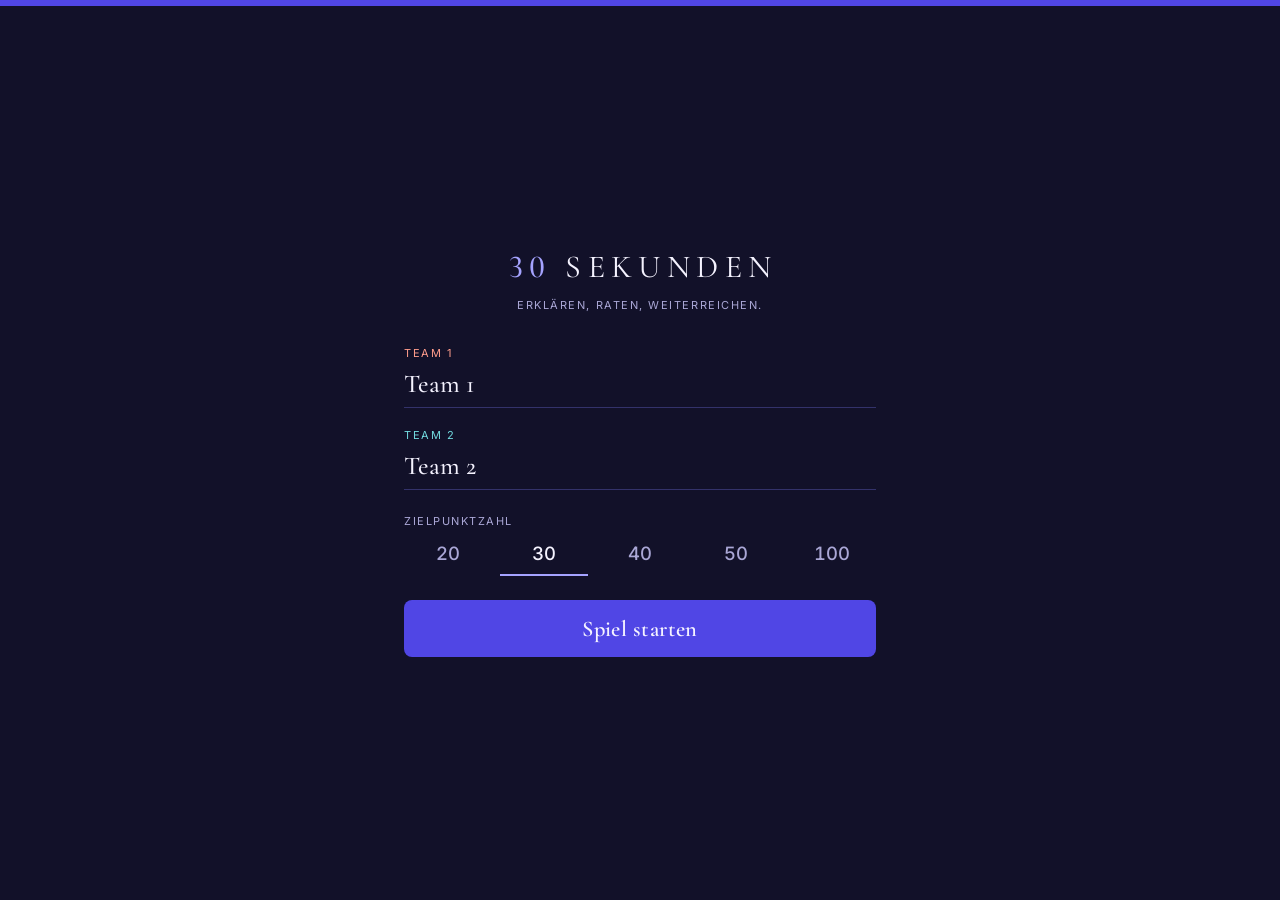
==== index.html @ 1dd00ddf "Neue Optik: Indigo bei Nacht nach dem Vorbild der Schach-App Cormorant Garamond und Inter, Flaechen " ====
<!doctype html>
<html lang="de">
<head>
  <meta charset="utf-8">
  <meta name="viewport" content="width=device-width, initial-scale=1, viewport-fit=cover, user-scalable=no">
  <meta name="theme-color" content="#121129">
  <!-- iPhone: über "Zum Home-Bildschirm" läuft die App im Vollbild, ohne Safari-Leisten -->
  <meta name="mobile-web-app-capable" content="yes">
  <meta name="apple-mobile-web-app-capable" content="yes">
  <meta name="apple-mobile-web-app-status-bar-style" content="black-translucent">
  <meta name="apple-mobile-web-app-title" content="30 Sekunden">
  <meta name="format-detection" content="telephone=no">
  <link rel="icon" href="data:image/svg+xml,<svg xmlns='http://www.w3.org/2000/svg' viewBox='0 0 100 100'><rect width='100' height='100' rx='22' fill='%235046e5'/><text x='50' y='68' text-anchor='middle' font-family='Georgia,serif' font-size='54' fill='%23f5f3ff'>30</text></svg>">
  <title>30 Sekunden</title>
  <!-- Dieselben zwei Schriften wie in der Schach-App. Ohne Netz springen Georgia und die Systemschrift ein. -->
  <link rel="preconnect" href="https://fonts.googleapis.com">
  <link rel="preconnect" href="https://fonts.gstatic.com" crossorigin>
  <link rel="stylesheet" href="https://fonts.googleapis.com/css2?family=Cormorant+Garamond:wght@400;500;600&family=Inter:wght@400;500;600&display=swap">
  <link rel="stylesheet" href="style.css">
</head>
<body>
  <!-- Der jeweilige Bildschirm wird von app.js hier hineingeschrieben -->
  <main id="app"></main>
  <!-- Begriffe-Log, liegt über dem Spiel -->
  <div id="log-overlay" hidden></div>
  <script src="app.js"></script>
</body>
</html>
---- style.css ----
/*
  30 Sekunden – Optik nach dem Vorbild der Schach-App, in Indigo bei Nacht.

  Von dort übernommen: zwei Schriften mit klar getrennten Aufgaben, Flächen
  ohne Rahmen, feine Linien statt Kästen, Labels in gesperrten Großbuchstaben
  und ein Zierbalken am oberen Rand. Statt Tinte auf Elfenbein liegt hier
  helle Schrift auf dunklem Indigo – das liest sich abends am Tisch besser.
*/

:root {
  /* Indigo von dunkel nach hell: Grund, Flächen, Linien */
  --grund: #121129;
  --flaeche: #1b1a3b;
  --flaeche-hell: #26254f;
  --linie: #33326a;

  /* Schrift: fast weiß mit einem Hauch Indigo, dazu eine gedämpfte Stufe */
  --text: #f5f3ff;
  --gedimmt: #aaa7d6;

  /* Der eine Akzent: Indigo. Kräftig für Flächen, hell für Schrift und Linien. */
  --indigo: #5046e5;
  --indigo-hell: #a5a3ff;

  /* Teamfarben: ein warmer und ein kühler Ton, beide hell genug für dunklen Grund */
  --team-0: #ff9d8c; /* Team 1: Koralle */
  --team-1: #72dbe0; /* Team 2: Türkis */

  --richtig: #74dba5;
  --warn: #ff7a8c;
  --akzent: var(--indigo-hell);

  /* Antiqua für alles, was gelesen wird – Grotesk für Zahlen und Labels */
  --serif: "Cormorant Garamond", "Iowan Old Style", Georgia, "Times New Roman", serif;
  --sans: "Inter", ui-sans-serif, system-ui, -apple-system, "Segoe UI", Arial, sans-serif;
}

* {
  box-sizing: border-box;
  -webkit-tap-highlight-color: transparent;
}

[hidden] {
  display: none !important;
}

html {
  color-scheme: dark;
  overflow-x: clip;
}

html,
body {
  margin: 0;
  height: 100%;
  background: var(--grund);
  color: var(--text);
  font-family: var(--sans);
  -webkit-font-smoothing: antialiased;
  /* Die Antiqua bringt Mediävalziffern mit (die 0 sieht aus wie ein o) – hier sollen Ziffern auf einer Linie stehen */
  font-variant-numeric: lining-nums;
  /* Kein Markieren, kein Zoomen, kein Gummiband-Scrollen beim hektischen Tippen */
  user-select: none;
  -webkit-user-select: none;
  -webkit-touch-callout: none; /* iPhone: kein Menü bei langem Druck */
  -webkit-text-size-adjust: 100%;
  touch-action: manipulation;
  overscroll-behavior: none;
}

.team-0 {
  --akzent: var(--team-0);
}
.team-1 {
  --akzent: var(--team-1);
}

/* ---------- Grundgerüst jedes Bildschirms ---------- */

.screen {
  position: relative;
  min-height: 100dvh;
  max-width: 520px;
  margin: 0 auto;
  /* env(safe-area-…): Abstand zu Dynamic Island oben und Home-Balken unten */
  padding: calc(28px + env(safe-area-inset-top)) 24px calc(24px + env(safe-area-inset-bottom));
  /* im Querformat liegt die Dynamic Island an der Seite */
  padding-left: max(24px, env(safe-area-inset-left));
  padding-right: max(24px, env(safe-area-inset-right));
  display: flex;
  flex-direction: column;
  align-items: center;
  justify-content: center;
  gap: 16px;
  text-align: center;
}

/* Der Zierbalken über die ganze Bildschirmbreite, wie in der Schach-App */
.screen::before {
  content: "";
  position: absolute;
  top: 0;
  left: 50%;
  width: 100vw;
  height: 6px;
  transform: translateX(-50%);
  background: var(--indigo);
}

h1,
h2,
h3,
p {
  margin: 0;
}

/* Überschriften tragen die Antiqua – sie geben der Seite ihren Ton. */
h1,
h2,
h3 {
  font-family: var(--serif);
  font-weight: 500;
  letter-spacing: -0.01em;
}

h1 {
  font-size: 2rem;
  font-weight: 400;
  letter-spacing: 0.2em;
  text-transform: uppercase;
  /* die Sperrung hängt auch hinter dem letzten Buchstaben – links ausgleichen */
  padding-left: 0.2em;
}
h1 b {
  font-weight: 500;
  color: var(--indigo-hell);
}

h2 {
  font-size: clamp(2.6rem, 13vw, 4rem);
  line-height: 1.05;
  color: var(--akzent);
  overflow-wrap: anywhere;
}

.unter,
.hinweis {
  font-family: var(--serif);
  font-size: 1.2rem;
  color: var(--gedimmt);
  line-height: 1.4;
}
.hinweis b {
  font-weight: 600;
  color: var(--text);
}

/* Label: klein, gesperrt, in Großbuchstaben */
.klein,
.unter {
  font-family: var(--sans);
  font-size: 0.6875rem;
  letter-spacing: 0.14em;
  text-transform: uppercase;
  color: var(--gedimmt);
}

/* Schmuckzeichen zwischen zwei feinen Linien */
.zier {
  display: flex;
  align-items: center;
  gap: 14px;
  font-size: 0.8rem;
  color: var(--indigo-hell);
}
.zier::before,
.zier::after {
  content: "";
  width: 56px;
  height: 1px;
  background: var(--linie);
}

/* ---------- Knöpfe ---------- */

.knopf {
  font-family: var(--serif);
  font-size: 1.15rem;
  font-weight: 600;
  color: var(--text);
  background: var(--indigo);
  border: 0;
  border-radius: 0.5rem;
  padding: 12px 20px;
  cursor: pointer;
  transition:
    transform 0.08s,
    opacity 0.2s,
    background-color 0.14s;
}
.knopf:active {
  transform: scale(0.98);
  background: #5d54ee;
}
.knopf:disabled {
  opacity: 0.35;
}
.knopf.gross {
  width: 100%;
  font-size: 1.4rem;
  letter-spacing: 0.02em;
  padding: 15px 20px;
}
/* Der ruhige Knopf: Text über einer feinen Linie, ohne Fläche und ohne Rahmen */
.knopf.leise {
  align-self: center;
  background: transparent;
  color: var(--gedimmt);
  font-weight: 500;
  border-radius: 0;
  border-bottom: 1px solid var(--linie);
  padding: 8px 6px;
}
.knopf.leise:active {
  background: transparent;
  color: var(--text);
  border-bottom-color: var(--indigo-hell);
}
.knopf.warn {
  color: var(--warn);
}

.knoepfe {
  width: 100%;
  display: flex;
  flex-direction: column;
  gap: 12px;
  margin-top: 8px;
}

.ecke {
  position: absolute;
  top: calc(18px + env(safe-area-inset-top));
  right: max(20px, env(safe-area-inset-right));
}

/* ---------- Einstellungen ---------- */

.einstellungen {
  align-items: stretch;
  gap: 20px;
}
.einstellungen .unter {
  margin: -8px 0 12px;
}

.feld {
  display: flex;
  flex-direction: column;
  gap: 2px;
  text-align: left;
  font-size: 0.6875rem;
  letter-spacing: 0.14em;
  text-transform: uppercase;
  color: var(--akzent);
}
/* Eingabe ohne Kasten: nur eine Linie darunter */
.feld input {
  font-family: var(--serif);
  font-size: 1.6rem;
  font-weight: 500;
  color: var(--text);
  background: transparent;
  border: 0;
  border-bottom: 1px solid var(--linie);
  border-radius: 0;
  padding: 6px 0 8px;
  user-select: text;
  -webkit-user-select: text;
}
.feld input::placeholder {
  color: var(--linie);
}
.feld input:focus {
  outline: none;
  border-bottom-color: var(--akzent);
}

.ziele {
  border: 0;
  padding: 0;
  margin: 4px 0;
  text-align: left;
}
.ziele legend {
  padding: 0;
  margin-bottom: 4px;
  font-size: 0.6875rem;
  letter-spacing: 0.14em;
  text-transform: uppercase;
  color: var(--gedimmt);
}
.ziele > div {
  display: flex;
  gap: 8px;
}
.ziel {
  flex: 1;
}
.ziel input {
  position: absolute;
  opacity: 0;
}
/* Wie die Reiter der Schach-App: aktiv ist, was eine Linie darunter trägt.
   Die Linie liegt immer da und ist nur durchsichtig, damit nichts springt. */
.ziel span {
  display: block;
  text-align: center;
  padding: 10px 0;
  font-size: 1.15rem;
  font-weight: 500;
  font-variant-numeric: lining-nums tabular-nums;
  color: var(--gedimmt);
  border-bottom: 2px solid transparent;
  transition:
    color 0.14s,
    border-color 0.14s;
}
.ziel input:checked + span {
  color: var(--text);
  border-bottom-color: var(--indigo-hell);
}

/* ---------- "Team X ist dran" und Countdown ---------- */

/* Ein Schein in der Teamfarbe: auch aus dem Augenwinkel ist klar, wer dran ist */
.bereit,
.countdown {
  background: radial-gradient(circle at 50% 42%, color-mix(in srgb, var(--akzent) 16%, transparent), transparent 62%);
}
.bereit {
  cursor: pointer;
}
.bereit .hinweis:last-child {
  margin-top: 24px;
  animation: pulsieren 1.6s ease-in-out infinite;
}

.spielstand {
  font-size: 1.4rem;
  font-weight: 500;
  color: var(--gedimmt);
  font-variant-numeric: lining-nums tabular-nums;
}
.spielstand span {
  color: var(--akzent);
}

.countdown .zahl {
  font-family: var(--serif);
  font-size: 14rem;
  font-weight: 400;
  line-height: 1;
  color: var(--akzent);
  animation: aufploppen 1s ease-out;
}

/* ---------- Runde ---------- */

.runde {
  justify-content: flex-start;
  gap: 0;
  /* Uhr und Karte bleiben neben der Dynamic Island, die Tipp-Hälften reichen bis zum Rand */
  padding: 0 env(safe-area-inset-right) 0 env(safe-area-inset-left);
  max-width: none; /* die Tipp-Hälften gehen über die ganze Breite */
  height: 100dvh;
  overflow: hidden;
  /* Uhr und Karte liegen über den beiden Tipp-Hälften und lassen Berührungen durch */
  pointer-events: none;
}
/* hier übernimmt der Zeitbalken die Rolle des Zierbalkens */
.runde::before {
  display: none;
}

.haelften {
  position: absolute;
  inset: 0;
  display: flex;
  pointer-events: auto;
  /* Während der Runde kein Scrollen, Zoomen oder Wischen – nur Tippen */
  touch-action: none;
}
.haelfte {
  flex: 1;
  border: 0;
  padding: 0 0 calc(26px + env(safe-area-inset-bottom));
  display: flex;
  align-items: flex-end;
  justify-content: center;
  font-family: var(--serif);
  font-size: 1.5rem;
  font-weight: 500;
  cursor: pointer;
}
.haelfte.richtig {
  color: var(--richtig);
  background: linear-gradient(to top, rgba(116, 219, 165, 0.16), rgba(116, 219, 165, 0.02));
  border-right: 1px solid var(--linie);
}
.haelfte.weiter {
  color: var(--gedimmt);
  background: linear-gradient(to top, rgba(170, 167, 214, 0.1), rgba(170, 167, 214, 0.01));
}
.haelfte.richtig:active {
  background: rgba(116, 219, 165, 0.3);
}
.haelfte.weiter:active {
  background: rgba(170, 167, 214, 0.22);
}

.uhr {
  position: relative;
  width: 100%;
  padding: calc(14px + env(safe-area-inset-top)) 24px 0;
}
.balken {
  height: 6px;
  border-radius: 3px;
  background: var(--flaeche-hell);
  overflow: hidden;
}
.balken i {
  display: block;
  height: 100%;
  width: 100%;
  background: var(--akzent);
  transition: width 0.1s linear;
}
.uhr-zeile {
  display: flex;
  justify-content: space-between;
  align-items: baseline;
  margin-top: 8px;
  font-family: var(--serif);
  font-size: 1.25rem;
  color: var(--gedimmt);
}
.uhr-zeile b,
.uhr-zeile em {
  font-family: var(--sans);
  font-size: 1rem;
  font-weight: 600;
  font-variant-numeric: lining-nums tabular-nums;
}
.uhr-zeile b {
  color: var(--akzent);
}
.uhr-zeile em {
  font-style: normal;
  color: var(--richtig);
}
.uhr-zeile strong {
  font-family: var(--sans);
  font-size: 2.6rem;
  font-weight: 500;
  color: var(--text);
  font-variant-numeric: lining-nums tabular-nums;
}
.uhr-zeile strong.knapp {
  color: var(--warn);
  animation: pochen 0.5s ease-in-out infinite alternate;
}

/* Die Karte: eine Fläche ohne Rahmen, die über den Tipp-Hälften schwebt */
.karte {
  position: relative;
  list-style: none;
  width: calc(100% - 32px);
  max-width: 800px;
  /* etwas oberhalb der Mitte: unten bleibt Platz für die Daumen */
  margin: auto 16px;
  top: -4dvh;
  padding: 6px 20px;
  background: var(--flaeche);
  border: 1px solid transparent; /* trägt nur die Farbe beim Aufblitzen */
  border-radius: 0.5rem;
  box-shadow: 0 18px 44px rgba(6, 5, 24, 0.6);
}
/* Die Antiqua ist feiner gezeichnet als eine Grotesk, deshalb größer gesetzt */
.karte li {
  padding: 24px 0;
  font-family: var(--serif);
  font-size: clamp(1.9rem, 8.6vw, 2.6rem);
  font-weight: 600;
  line-height: 1.08;
  border-bottom: 1px solid var(--linie);
  overflow-wrap: anywhere;
}
.karte li:last-child {
  border-bottom: 0;
}
/* Neue Karte: zeigt kurz an, wie die vorige gewertet wurde */
.karte.nach-richtig {
  animation: karte-richtig 0.35s ease-out;
}
.karte.nach-weiter {
  animation: karte-weiter 0.25s ease-out;
}

/* ---------- Rundenende ---------- */

/* Die Glocke ist eine Strichzeichnung; ihre Größe folgt der Schriftgröße */
.glocke {
  width: 1em;
  height: 1em;
  font-size: 4.5rem;
  color: var(--akzent);
  transform-origin: 50% 10%;
}
.rundenende .glocke {
  animation: laeuten 1.4s ease-out;
}

.kopf,
.liste {
  width: 100%;
  display: flex;
  flex-direction: column;
  align-items: center;
  gap: 10px;
}

/* Gewertete Karten: je Zeile eine Karte, der erklärte Begriff wird angetippt */
.wahl {
  list-style: none;
  width: 100%;
  padding: 0;
  margin: 0;
  border-top: 1px solid var(--linie);
}
/* Eine Zeile = eine Karte. Linien trennen die Karten, kein Kasten. */
.wahl li {
  display: flex;
  gap: 4px;
  border-bottom: 1px solid var(--linie);
}
.wahl button {
  flex: 1;
  min-width: 0;
  min-height: 52px;
  font-family: var(--serif);
  font-size: 1.1rem;
  font-weight: 500;
  line-height: 1.1;
  color: var(--gedimmt);
  background: transparent;
  border: 0;
  /* die Linie liegt immer da und ist nur durchsichtig, damit nichts springt */
  border-bottom: 2px solid transparent;
  margin-bottom: -1px;
  padding: 8px 4px;
  overflow-wrap: anywhere;
  cursor: pointer;
  transition:
    color 0.14s,
    border-color 0.14s;
}
.wahl button.gewaehlt {
  color: var(--text);
  font-weight: 600;
  border-bottom-color: var(--akzent);
}

/* Mit Kartenliste rückt der Kopf zusammen, damit die Liste Platz hat */
.rundenende.mit-karten {
  justify-content: flex-start;
  gap: 12px;
}
.rundenende.mit-karten .glocke {
  font-size: 3rem;
}
.rundenende.mit-karten h2 {
  font-size: 2.6rem;
}
.frage {
  margin-top: 4px;
  font-size: 1.05rem;
}

/* Der nächste Schritt bleibt am unteren Rand stehen, auch wenn die Liste lang ist */
.fuss {
  position: sticky;
  bottom: 0;
  width: 100%;
  margin-top: auto;
  padding: 28px 0 calc(8px + env(safe-area-inset-bottom));
  background: linear-gradient(to bottom, transparent, var(--grund) 28px);
  display: flex;
  flex-direction: column;
  gap: 10px;
}
.rundenende:not(.mit-karten) .fuss {
  margin-top: 16px;
}

.weiterreichen {
  font-family: var(--sans);
  font-size: 0.6875rem;
  letter-spacing: 0.14em;
  text-transform: uppercase;
  color: var(--gedimmt);
}
.weiterreichen b {
  display: block;
  font-family: var(--serif);
  font-size: 2.2rem;
  font-weight: 500;
  letter-spacing: -0.01em;
  text-transform: none;
  line-height: 1.15;
  color: var(--akzent);
}

/* ---------- Punktestand ---------- */

/* Bildschirme, die beiden Teams gehören, bleiben farblich neutral */
.zwischenstand h2,
.stechrunde h2 {
  color: var(--text);
}

.stand {
  width: 100%;
  display: flex;
  flex-direction: column;
  gap: 4px;
  margin: 8px 0;
}
.stand small {
  margin-top: 10px;
  font-size: 0.6875rem;
  letter-spacing: 0.14em;
  text-transform: uppercase;
  color: var(--gedimmt);
}
/* Kein Kasten: Name und Zahl über einer Linie, die zugleich den Fortschritt zeigt */
.stand-zeile {
  position: relative;
  display: flex;
  justify-content: space-between;
  align-items: baseline;
  gap: 12px;
  padding: 10px 2px 12px;
  border-bottom: 1px solid var(--linie);
  font-family: var(--serif);
  font-size: 1.6rem;
  font-weight: 500;
  text-align: left;
}
.stand-zeile span {
  min-width: 0;
  overflow-wrap: anywhere;
}
.stand-zeile b {
  font-family: var(--sans);
  font-size: 2.2rem;
  font-weight: 500;
  font-variant-numeric: lining-nums tabular-nums;
  color: var(--akzent);
}
.stand-zeile i {
  position: absolute;
  left: 0;
  bottom: -1px;
  height: 3px;
  background: var(--akzent);
}

/* ---------- Log ---------- */

#log-overlay {
  position: fixed;
  inset: 0;
  background: var(--grund);
  overflow-y: auto;
  z-index: 10;
}
.log {
  max-width: 520px;
  margin: 0 auto;
  padding: calc(18px + env(safe-area-inset-top)) 24px calc(24px + env(safe-area-inset-bottom));
  padding-left: max(24px, env(safe-area-inset-left));
  padding-right: max(24px, env(safe-area-inset-right));
  display: flex;
  flex-direction: column;
  gap: 16px;
}
.log > header {
  display: flex;
  justify-content: space-between;
  align-items: baseline;
}
.log h3 {
  font-size: 2rem;
}
.log ol {
  list-style: none;
  padding: 0;
  margin: 0;
  border-top: 1px solid var(--linie);
}
.log li {
  padding: 14px 0;
  border-bottom: 1px solid var(--linie);
}
.log li header {
  display: flex;
  gap: 8px;
  font-size: 0.6875rem;
  letter-spacing: 0.14em;
  text-transform: uppercase;
  color: var(--akzent);
}
.log li header b {
  font-weight: 500;
  color: var(--gedimmt);
}
.log li header em {
  margin-left: auto;
  font-style: normal;
  font-weight: 600;
  letter-spacing: 0;
  font-size: 0.9rem;
}
.log li p {
  margin-top: 6px;
  font-family: var(--serif);
  font-size: 1.2rem;
  line-height: 1.35;
}

/* ---------- Animationen ---------- */

@keyframes pulsieren {
  50% {
    opacity: 0.35;
  }
}

@keyframes aufploppen {
  0% {
    transform: scale(1.6);
    opacity: 0;
  }
  25% {
    transform: scale(1);
    opacity: 1;
  }
  100% {
    transform: scale(0.85);
    opacity: 0.4;
  }
}

@keyframes pochen {
  to {
    transform: scale(1.18);
  }
}

@keyframes karte-richtig {
  0% {
    transform: scale(0.94);
    border-color: var(--richtig);
    box-shadow: 0 0 0 8px rgba(116, 219, 165, 0.3);
  }
}

@keyframes karte-weiter {
  0% {
    transform: translateX(36px);
    opacity: 0.2;
  }
}

@keyframes laeuten {
  0% {
    transform: rotate(0);
  }
  10% {
    transform: rotate(28deg);
  }
  25% {
    transform: rotate(-24deg);
  }
  40% {
    transform: rotate(18deg);
  }
  55% {
    transform: rotate(-12deg);
  }
  70% {
    transform: rotate(7deg);
  }
  85% {
    transform: rotate(-3deg);
  }
  100% {
    transform: rotate(0);
  }
}

/* ---------- Querformat am Handy ----------
   Greift nur bei wenig Höhe. Ein Tablet oder Laptop im Querformat hat genug
   Platz und behält die normale Anordnung. */

@media (orientation: landscape) and (max-height: 540px) {
  .screen {
    max-width: 800px;
    gap: 8px;
    padding-top: calc(16px + env(safe-area-inset-top));
    padding-bottom: calc(12px + env(safe-area-inset-bottom));
  }
  h1 {
    font-size: 1.6rem;
  }
  h2 {
    font-size: 2.6rem;
  }
  .glocke {
    font-size: 2.6rem;
  }
  .knopf.gross {
    font-size: 1.25rem;
    padding: 10px 20px;
  }
  /* Knöpfe nebeneinander statt untereinander */
  .knoepfe {
    flex-direction: row;
    align-items: center;
    gap: 20px;
    margin-top: 4px;
  }
  .knoepfe .knopf.gross {
    flex: 1;
  }

  /* Einstellungen: beide Teams nebeneinander */
  .einstellungen {
    display: grid;
    grid-template-columns: 1fr 1fr;
    column-gap: 24px;
    row-gap: 10px;
    align-content: center;
  }
  .einstellungen h1,
  .einstellungen .ziele,
  .einstellungen .knopf {
    grid-column: 1 / -1;
  }
  .einstellungen .unter {
    display: none;
  }
  .ziele {
    margin: 0;
  }
  .feld input {
    font-size: 1.4rem;
    padding: 2px 0 6px;
  }
  .ziel span {
    padding: 6px 0;
  }

  /* "Team X ist dran" in einer Zeile */
  .bereit h2 br {
    display: none;
  }
  .bereit .hinweis:last-child {
    margin-top: 8px;
  }
  .countdown .zahl {
    font-size: min(14rem, 60dvh);
  }

  /* Runde: die Begriffe stehen nebeneinander statt untereinander */
  .runde {
    max-width: none;
  }
  .uhr {
    padding-top: calc(10px + env(safe-area-inset-top));
  }
  .uhr-zeile {
    margin-top: 2px;
  }
  .uhr-zeile strong {
    font-size: 2rem;
  }
  .karte {
    display: flex;
    top: -3dvh;
    padding: 6px 4px;
  }
  .karte li {
    flex: 1;
    min-width: 0;
    display: flex;
    align-items: center;
    justify-content: center;
    padding: 20px 14px;
    font-size: clamp(1.4rem, 3.7vw, 2.1rem);
    border-bottom: 0;
    border-right: 1px solid var(--linie);
  }
  .karte li:last-child {
    border-right: 0;
  }
  .haelfte {
    padding-bottom: calc(8px + env(safe-area-inset-bottom));
    font-size: 1.3rem;
  }

  /* Rundenende: links Ergebnis und nächster Schritt, rechts die Kartenliste */
  .rundenende.mit-karten {
    display: grid;
    grid-template-columns: minmax(210px, 1fr) 1.7fr;
    grid-template-rows: auto 1fr;
    column-gap: 28px;
    align-items: start;
  }
  .rundenende.mit-karten .kopf {
    grid-area: 1 / 1;
    position: sticky;
    top: calc(16px + env(safe-area-inset-top));
    gap: 4px;
  }
  .rundenende.mit-karten .fuss {
    grid-area: 2 / 1;
    align-self: end;
    padding-top: 12px;
  }
  .rundenende.mit-karten .liste {
    grid-area: 1 / 2 / span 2;
    gap: 6px;
  }
  .rundenende.mit-karten .glocke {
    font-size: 2.2rem;
  }
  .rundenende.mit-karten h2 {
    font-size: 2.1rem;
  }
  /* so hoch wie der Log-Knopf in der Ecke, damit die Liste erst darunter beginnt */
  .frage {
    align-self: flex-start;
    min-height: 44px;
    margin-top: 2px;
    display: flex;
    align-items: center;
  }
  .wahl button {
    min-height: 46px;
  }
  .weiterreichen b {
    font-size: 1.7rem;
  }
  /* Ohne Kartenliste: Hinweis und Knopf nebeneinander, das spart eine Zeile */
  .rundenende:not(.mit-karten) .fuss {
    flex-direction: row;
    align-items: center;
    margin-top: 0;
    padding-top: 8px;
  }
  .rundenende:not(.mit-karten) .fuss > * {
    flex: 1;
  }

  /* Punktestand: beide Teams nebeneinander */
  .stand {
    display: grid;
    grid-template-columns: 1fr 1fr;
    column-gap: 28px;
    margin: 2px 0;
  }
  .stand small {
    grid-column: 1 / -1;
    margin-top: 6px;
  }
  .stand-zeile {
    padding: 4px 2px 8px;
  }

  .log {
    max-width: 800px;
  }
}

@media (prefers-reduced-motion: reduce) {
  * {
    animation: none !important;
  }
}
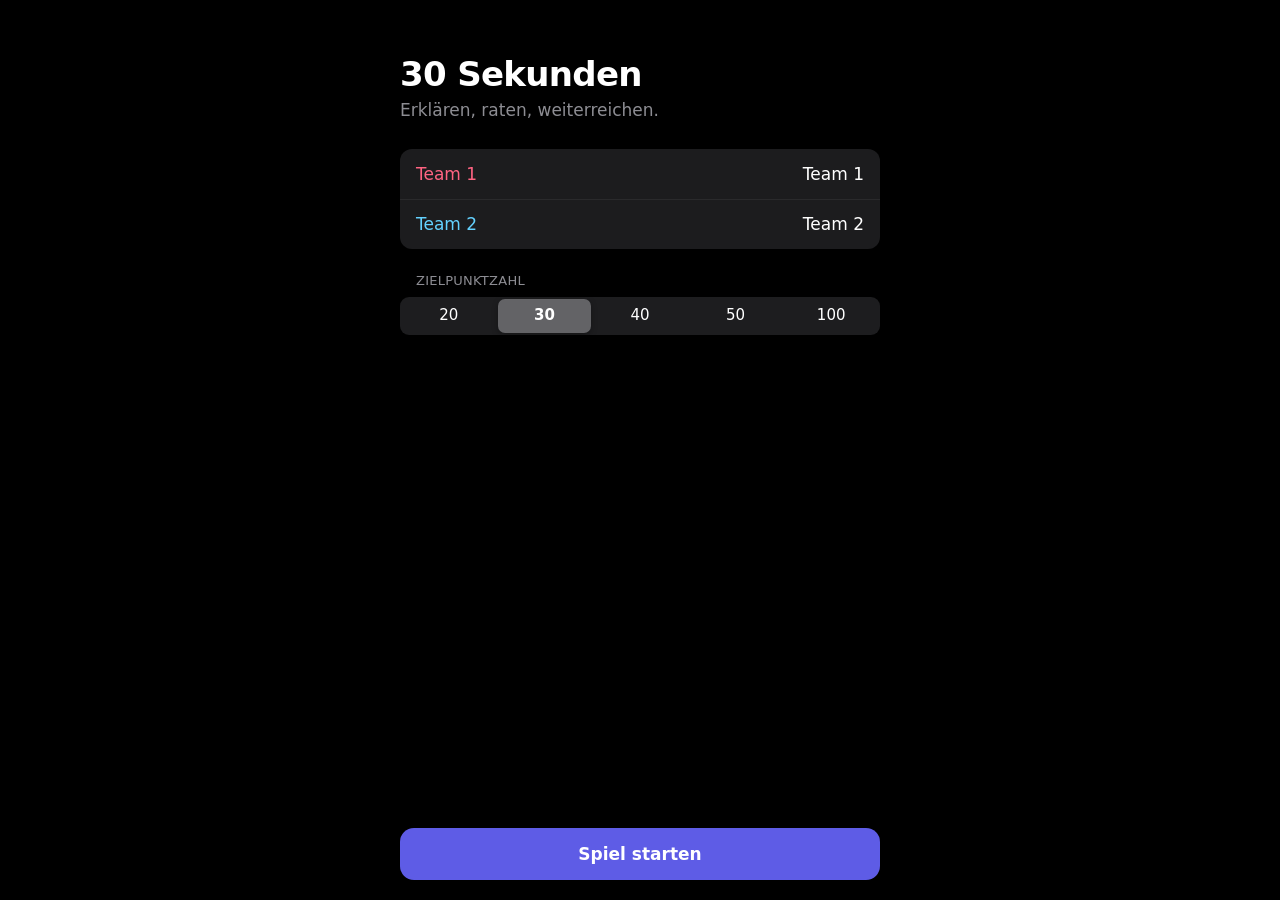
==== commit 4e38c1cc: "Optik nach iOS-Vorbild: schwarzer Grund, Systemschrift, Systemfarben Gruppierte Listen, Segmentschal" ====
--- a/index.html
+++ b/index.html
@@ -3,19 +3,15 @@
 <head>
   <meta charset="utf-8">
   <meta name="viewport" content="width=device-width, initial-scale=1, viewport-fit=cover, user-scalable=no">
-  <meta name="theme-color" content="#121129">
+  <meta name="theme-color" content="#000000">
   <!-- iPhone: über "Zum Home-Bildschirm" läuft die App im Vollbild, ohne Safari-Leisten -->
   <meta name="mobile-web-app-capable" content="yes">
   <meta name="apple-mobile-web-app-capable" content="yes">
   <meta name="apple-mobile-web-app-status-bar-style" content="black-translucent">
   <meta name="apple-mobile-web-app-title" content="30 Sekunden">
   <meta name="format-detection" content="telephone=no">
-  <link rel="icon" href="data:image/svg+xml,<svg xmlns='http://www.w3.org/2000/svg' viewBox='0 0 100 100'><rect width='100' height='100' rx='22' fill='%235046e5'/><text x='50' y='68' text-anchor='middle' font-family='Georgia,serif' font-size='54' fill='%23f5f3ff'>30</text></svg>">
+  <link rel="icon" href="data:image/svg+xml,<svg xmlns='http://www.w3.org/2000/svg' viewBox='0 0 100 100'><rect width='100' height='100' rx='22' fill='%235e5ce6'/><text x='50' y='68' text-anchor='middle' font-family='system-ui,sans-serif' font-weight='700' font-size='50' fill='white'>30</text></svg>">
   <title>30 Sekunden</title>
-  <!-- Dieselben zwei Schriften wie in der Schach-App. Ohne Netz springen Georgia und die Systemschrift ein. -->
-  <link rel="preconnect" href="https://fonts.googleapis.com">
-  <link rel="preconnect" href="https://fonts.gstatic.com" crossorigin>
-  <link rel="stylesheet" href="https://fonts.googleapis.com/css2?family=Cormorant+Garamond:wght@400;500;600&family=Inter:wght@400;500;600&display=swap">
   <link rel="stylesheet" href="style.css">
 </head>
 <body>
--- a/style.css
+++ b/style.css
@@ -1,38 +1,39 @@
 /*
-  30 Sekunden – Optik nach dem Vorbild der Schach-App, in Indigo bei Nacht.
-
-  Von dort übernommen: zwei Schriften mit klar getrennten Aufgaben, Flächen
-  ohne Rahmen, feine Linien statt Kästen, Labels in gesperrten Großbuchstaben
-  und ein Zierbalken am oberen Rand. Statt Tinte auf Elfenbein liegt hier
-  helle Schrift auf dunklem Indigo – das liest sich abends am Tisch besser.
+  30 Sekunden – Optik nach dem Vorbild von iOS im dunklen Modus.
+
+  Schwarzer Grund, die Systemschrift des Geräts (auf dem iPhone San Francisco),
+  die Systemfarben von Apple, gruppierte Listen mit abgerundeten Ecken, ein
+  gefüllter Hauptknopf und reine Textknöpfe in der Akzentfarbe.
 */
 
 :root {
-  /* Indigo von dunkel nach hell: Grund, Flächen, Linien */
-  --grund: #121129;
-  --flaeche: #1b1a3b;
-  --flaeche-hell: #26254f;
-  --linie: #33326a;
-
-  /* Schrift: fast weiß mit einem Hauch Indigo, dazu eine gedämpfte Stufe */
-  --text: #f5f3ff;
-  --gedimmt: #aaa7d6;
-
-  /* Der eine Akzent: Indigo. Kräftig für Flächen, hell für Schrift und Linien. */
-  --indigo: #5046e5;
-  --indigo-hell: #a5a3ff;
-
-  /* Teamfarben: ein warmer und ein kühler Ton, beide hell genug für dunklen Grund */
-  --team-0: #ff9d8c; /* Team 1: Koralle */
-  --team-1: #72dbe0; /* Team 2: Türkis */
-
-  --richtig: #74dba5;
-  --warn: #ff7a8c;
+  /* Grund und Flächen wie in den iOS-Einstellungen */
+  --grund: #000;
+  --flaeche: #1c1c1e;
+  --flaeche-hell: #2c2c2e;
+  --trenner: #38383a;
+  --fuellung: rgba(120, 120, 128, 0.24); /* graue Füllung für Kapseln und Schalter */
+
+  /* Schrift in drei Stufen */
+  --text: #fff;
+  --sekundaer: rgba(235, 235, 245, 0.6);
+  --tertiaer: rgba(235, 235, 245, 0.3);
+
+  /* Akzent: System-Indigo. Die hellere Stufe ist für Schrift auf Schwarz. */
+  --indigo: #5e5ce6;
+  --indigo-hell: #7d7aff;
+
+  /* Teamfarben aus der Systempalette: Pink und Cyan */
+  --team-0: #ff6482;
+  --team-1: #64d2ff;
+
+  --richtig: #30d158;
+  --warn: #ff453a;
   --akzent: var(--indigo-hell);
 
-  /* Antiqua für alles, was gelesen wird – Grotesk für Zahlen und Labels */
-  --serif: "Cormorant Garamond", "Iowan Old Style", Georgia, "Times New Roman", serif;
-  --sans: "Inter", ui-sans-serif, system-ui, -apple-system, "Segoe UI", Arial, sans-serif;
+  --schrift: -apple-system, BlinkMacSystemFont, "SF Pro Text", system-ui, "Segoe UI", Roboto, sans-serif;
+  /* Für große Zahlen die runde Variante der Systemschrift, wie in der Uhr-App */
+  --zahlen: ui-rounded, "SF Pro Rounded", -apple-system, BlinkMacSystemFont, system-ui, "Segoe UI", sans-serif;
 }
 
 * {
@@ -46,7 +47,6 @@
 
 html {
   color-scheme: dark;
-  overflow-x: clip;
 }
 
 html,
@@ -55,10 +55,10 @@
   height: 100%;
   background: var(--grund);
   color: var(--text);
-  font-family: var(--sans);
+  font-family: var(--schrift);
+  font-size: 17px; /* Grundgröße von iOS */
+  line-height: 1.3;
   -webkit-font-smoothing: antialiased;
-  /* Die Antiqua bringt Mediävalziffern mit (die 0 sieht aus wie ein o) – hier sollen Ziffern auf einer Linie stehen */
-  font-variant-numeric: lining-nums;
   /* Kein Markieren, kein Zoomen, kein Gummiband-Scrollen beim hektischen Tippen */
   user-select: none;
   -webkit-user-select: none;
@@ -83,28 +83,16 @@
   max-width: 520px;
   margin: 0 auto;
   /* env(safe-area-…): Abstand zu Dynamic Island oben und Home-Balken unten */
-  padding: calc(28px + env(safe-area-inset-top)) 24px calc(24px + env(safe-area-inset-bottom));
+  padding: calc(24px + env(safe-area-inset-top)) 20px calc(20px + env(safe-area-inset-bottom));
   /* im Querformat liegt die Dynamic Island an der Seite */
-  padding-left: max(24px, env(safe-area-inset-left));
-  padding-right: max(24px, env(safe-area-inset-right));
+  padding-left: max(20px, env(safe-area-inset-left));
+  padding-right: max(20px, env(safe-area-inset-right));
   display: flex;
   flex-direction: column;
   align-items: center;
   justify-content: center;
-  gap: 16px;
+  gap: 14px;
   text-align: center;
-}
-
-/* Der Zierbalken über die ganze Bildschirmbreite, wie in der Schach-App */
-.screen::before {
-  content: "";
-  position: absolute;
-  top: 0;
-  left: 50%;
-  width: 100vw;
-  height: 6px;
-  transform: translateX(-50%);
-  background: var(--indigo);
 }
 
 h1,
@@ -114,117 +102,67 @@
   margin: 0;
 }
 
-/* Überschriften tragen die Antiqua – sie geben der Seite ihren Ton. */
+/* Große Titel: fett und eng gesetzt, wie die Überschriften der System-Apps */
 h1,
-h2,
-h3 {
-  font-family: var(--serif);
-  font-weight: 500;
-  letter-spacing: -0.01em;
-}
-
-h1 {
-  font-size: 2rem;
-  font-weight: 400;
-  letter-spacing: 0.2em;
-  text-transform: uppercase;
-  /* die Sperrung hängt auch hinter dem letzten Buchstaben – links ausgleichen */
-  padding-left: 0.2em;
+h2 {
+  font-size: 34px;
+  font-weight: 700;
+  letter-spacing: -0.02em;
+  line-height: 1.1;
+  overflow-wrap: anywhere;
 }
 h1 b {
-  font-weight: 500;
-  color: var(--indigo-hell);
-}
-
-h2 {
-  font-size: clamp(2.6rem, 13vw, 4rem);
-  line-height: 1.05;
-  color: var(--akzent);
-  overflow-wrap: anywhere;
+  font-weight: inherit;
 }
 
 .unter,
 .hinweis {
-  font-family: var(--serif);
-  font-size: 1.2rem;
-  color: var(--gedimmt);
-  line-height: 1.4;
+  font-size: 17px;
+  color: var(--sekundaer);
 }
 .hinweis b {
   font-weight: 600;
   color: var(--text);
 }
 
-/* Label: klein, gesperrt, in Großbuchstaben */
-.klein,
-.unter {
-  font-family: var(--sans);
-  font-size: 0.6875rem;
-  letter-spacing: 0.14em;
-  text-transform: uppercase;
-  color: var(--gedimmt);
-}
-
-/* Schmuckzeichen zwischen zwei feinen Linien */
-.zier {
-  display: flex;
-  align-items: center;
-  gap: 14px;
-  font-size: 0.8rem;
-  color: var(--indigo-hell);
-}
-.zier::before,
-.zier::after {
-  content: "";
-  width: 56px;
-  height: 1px;
-  background: var(--linie);
+/* Fußnote: klein und grau */
+.klein {
+  font-size: 15px;
+  color: var(--sekundaer);
 }
 
 /* ---------- Knöpfe ---------- */
 
+/* Der gefüllte Hauptknopf */
 .knopf {
-  font-family: var(--serif);
-  font-size: 1.15rem;
+  font: inherit;
+  font-size: 17px;
   font-weight: 600;
-  color: var(--text);
+  color: #fff;
   background: var(--indigo);
   border: 0;
-  border-radius: 0.5rem;
+  border-radius: 14px;
   padding: 12px 20px;
   cursor: pointer;
-  transition:
-    transform 0.08s,
-    opacity 0.2s,
-    background-color 0.14s;
+  transition: opacity 0.15s;
 }
 .knopf:active {
-  transform: scale(0.98);
-  background: #5d54ee;
+  opacity: 0.7;
 }
 .knopf:disabled {
   opacity: 0.35;
 }
 .knopf.gross {
   width: 100%;
-  font-size: 1.4rem;
-  letter-spacing: 0.02em;
-  padding: 15px 20px;
-}
-/* Der ruhige Knopf: Text über einer feinen Linie, ohne Fläche und ohne Rahmen */
+  min-height: 52px;
+}
+/* Der Textknopf: nur Schrift in der Akzentfarbe */
 .knopf.leise {
   align-self: center;
   background: transparent;
-  color: var(--gedimmt);
-  font-weight: 500;
-  border-radius: 0;
-  border-bottom: 1px solid var(--linie);
-  padding: 8px 6px;
-}
-.knopf.leise:active {
-  background: transparent;
-  color: var(--text);
-  border-bottom-color: var(--indigo-hell);
+  color: var(--indigo-hell);
+  font-weight: 400;
+  padding: 10px 12px;
 }
 .knopf.warn {
   color: var(--warn);
@@ -234,75 +172,95 @@
   width: 100%;
   display: flex;
   flex-direction: column;
-  gap: 12px;
-  margin-top: 8px;
+  gap: 6px;
+  margin-top: 10px;
 }
 
 .ecke {
   position: absolute;
-  top: calc(18px + env(safe-area-inset-top));
-  right: max(20px, env(safe-area-inset-right));
+  top: calc(6px + env(safe-area-inset-top));
+  right: max(8px, env(safe-area-inset-right));
 }
 
 /* ---------- Einstellungen ---------- */
 
+/* Titel oben links, Hauptknopf unten – wie ein Einrichtungsbildschirm in iOS */
 .einstellungen {
   align-items: stretch;
-  gap: 20px;
+  justify-content: flex-start;
+  padding-top: calc(56px + env(safe-area-inset-top));
+  text-align: left;
 }
 .einstellungen .unter {
-  margin: -8px 0 12px;
-}
-
+  margin: -8px 0 14px;
+}
+.einstellungen .knopf.gross {
+  margin-top: auto;
+}
+
+/* Gruppierte Liste: eine abgerundete Fläche, Zeilen durch feine Linien getrennt */
+.gruppe {
+  background: var(--flaeche);
+  border-radius: 12px;
+  overflow: hidden;
+}
 .feld {
   display: flex;
-  flex-direction: column;
-  gap: 2px;
-  text-align: left;
-  font-size: 0.6875rem;
-  letter-spacing: 0.14em;
-  text-transform: uppercase;
+  align-items: center;
+  gap: 12px;
+  min-height: 50px;
+  padding: 0 16px;
   color: var(--akzent);
-}
-/* Eingabe ohne Kasten: nur eine Linie darunter */
+  font-weight: 500;
+}
+.feld + .feld {
+  box-shadow: inset 0 0.5px 0 var(--trenner);
+}
+.feld span {
+  flex: 0 0 auto;
+}
 .feld input {
-  font-family: var(--serif);
-  font-size: 1.6rem;
-  font-weight: 500;
+  flex: 1;
+  min-width: 0;
+  font: inherit;
+  font-weight: 400;
   color: var(--text);
+  text-align: right;
   background: transparent;
   border: 0;
-  border-bottom: 1px solid var(--linie);
-  border-radius: 0;
-  padding: 6px 0 8px;
+  padding: 12px 0;
   user-select: text;
   -webkit-user-select: text;
 }
 .feld input::placeholder {
-  color: var(--linie);
+  color: var(--tertiaer);
 }
 .feld input:focus {
   outline: none;
-  border-bottom-color: var(--akzent);
 }
 
 .ziele {
   border: 0;
   padding: 0;
-  margin: 4px 0;
-  text-align: left;
-}
-.ziele legend {
-  padding: 0;
-  margin-bottom: 4px;
-  font-size: 0.6875rem;
-  letter-spacing: 0.14em;
+  margin: 10px 0 0;
+}
+/* Abschnittsüberschrift einer gruppierten Liste */
+.ziele legend,
+.frage {
+  padding: 0 16px;
+  margin-bottom: 7px;
+  font-size: 13px;
   text-transform: uppercase;
-  color: var(--gedimmt);
-}
+  letter-spacing: 0.02em;
+  color: var(--sekundaer);
+}
+/* Segmentschalter */
 .ziele > div {
   display: flex;
-  gap: 8px;
+  gap: 2px;
+  padding: 2px;
+  background: var(--fuellung);
+  border-radius: 9px;
 }
 .ziel {
   flex: 1;
@@ -311,24 +269,20 @@
   position: absolute;
   opacity: 0;
 }
-/* Wie die Reiter der Schach-App: aktiv ist, was eine Linie darunter trägt.
-   Die Linie liegt immer da und ist nur durchsichtig, damit nichts springt. */
 .ziel span {
   display: block;
   text-align: center;
-  padding: 10px 0;
-  font-size: 1.15rem;
+  padding: 7px 0;
+  font-size: 15px;
   font-weight: 500;
-  font-variant-numeric: lining-nums tabular-nums;
-  color: var(--gedimmt);
-  border-bottom: 2px solid transparent;
-  transition:
-    color 0.14s,
-    border-color 0.14s;
+  font-variant-numeric: tabular-nums;
+  border-radius: 7px;
+  transition: background-color 0.15s;
 }
 .ziel input:checked + span {
-  color: var(--text);
-  border-bottom-color: var(--indigo-hell);
+  background: #636366;
+  font-weight: 600;
+  box-shadow: 0 2px 6px rgba(0, 0, 0, 0.3);
 }
 
 /* ---------- "Team X ist dran" und Countdown ---------- */
@@ -336,30 +290,37 @@
 /* Ein Schein in der Teamfarbe: auch aus dem Augenwinkel ist klar, wer dran ist */
 .bereit,
 .countdown {
-  background: radial-gradient(circle at 50% 42%, color-mix(in srgb, var(--akzent) 16%, transparent), transparent 62%);
+  background: radial-gradient(circle at 50% 44%, color-mix(in srgb, var(--akzent) 22%, transparent), transparent 60%);
 }
 .bereit {
   cursor: pointer;
+  gap: 10px;
+}
+.bereit h2 {
+  font-size: clamp(40px, 12vw, 52px);
+  color: var(--akzent);
 }
 .bereit .hinweis:last-child {
-  margin-top: 24px;
+  margin-top: 28px;
+  font-size: 15px;
   animation: pulsieren 1.6s ease-in-out infinite;
 }
 
 .spielstand {
-  font-size: 1.4rem;
-  font-weight: 500;
-  color: var(--gedimmt);
-  font-variant-numeric: lining-nums tabular-nums;
+  font-family: var(--zahlen);
+  font-size: 22px;
+  font-weight: 600;
+  color: var(--tertiaer);
+  font-variant-numeric: tabular-nums;
 }
 .spielstand span {
   color: var(--akzent);
 }
 
 .countdown .zahl {
-  font-family: var(--serif);
-  font-size: 14rem;
-  font-weight: 400;
+  font-family: var(--zahlen);
+  font-size: 200px;
+  font-weight: 700;
   line-height: 1;
   color: var(--akzent);
   animation: aufploppen 1s ease-out;
@@ -378,10 +339,6 @@
   /* Uhr und Karte liegen über den beiden Tipp-Hälften und lassen Berührungen durch */
   pointer-events: none;
 }
-/* hier übernimmt der Zeitbalken die Rolle des Zierbalkens */
-.runde::before {
-  display: none;
-}
 
 .haelften {
   position: absolute;
@@ -394,46 +351,57 @@
 .haelfte {
   flex: 1;
   border: 0;
-  padding: 0 0 calc(26px + env(safe-area-inset-bottom));
+  padding: 0 0 calc(22px + env(safe-area-inset-bottom));
   display: flex;
   align-items: flex-end;
   justify-content: center;
-  font-family: var(--serif);
-  font-size: 1.5rem;
-  font-weight: 500;
+  font: inherit;
+  font-weight: 600;
   cursor: pointer;
+}
+/* Die Beschriftung sitzt in einer Kapsel; tippbar ist trotzdem die ganze Hälfte */
+.haelfte span {
+  padding: 13px 24px;
+  border-radius: 999px;
 }
 .haelfte.richtig {
   color: var(--richtig);
-  background: linear-gradient(to top, rgba(116, 219, 165, 0.16), rgba(116, 219, 165, 0.02));
-  border-right: 1px solid var(--linie);
+  background: linear-gradient(to top, rgba(48, 209, 88, 0.16), transparent 70%);
+  border-right: 0.5px solid var(--trenner);
+}
+.haelfte.richtig span {
+  background: rgba(48, 209, 88, 0.2);
 }
 .haelfte.weiter {
-  color: var(--gedimmt);
-  background: linear-gradient(to top, rgba(170, 167, 214, 0.1), rgba(170, 167, 214, 0.01));
+  color: var(--text);
+  background: linear-gradient(to top, rgba(120, 120, 128, 0.16), transparent 70%);
+}
+.haelfte.weiter span {
+  background: var(--fuellung);
 }
 .haelfte.richtig:active {
-  background: rgba(116, 219, 165, 0.3);
+  background: rgba(48, 209, 88, 0.28);
 }
 .haelfte.weiter:active {
-  background: rgba(170, 167, 214, 0.22);
+  background: rgba(120, 120, 128, 0.3);
 }
 
 .uhr {
   position: relative;
   width: 100%;
-  padding: calc(14px + env(safe-area-inset-top)) 24px 0;
+  padding: calc(12px + env(safe-area-inset-top)) 20px 0;
 }
 .balken {
-  height: 6px;
-  border-radius: 3px;
-  background: var(--flaeche-hell);
+  height: 4px;
+  border-radius: 2px;
+  background: var(--fuellung);
   overflow: hidden;
 }
 .balken i {
   display: block;
   height: 100%;
   width: 100%;
+  border-radius: 2px;
   background: var(--akzent);
   transition: width 0.1s linear;
 }
@@ -441,17 +409,14 @@
   display: flex;
   justify-content: space-between;
   align-items: baseline;
-  margin-top: 8px;
-  font-family: var(--serif);
-  font-size: 1.25rem;
-  color: var(--gedimmt);
+  margin-top: 6px;
+  font-size: 15px;
+  color: var(--sekundaer);
 }
 .uhr-zeile b,
 .uhr-zeile em {
-  font-family: var(--sans);
-  font-size: 1rem;
   font-weight: 600;
-  font-variant-numeric: lining-nums tabular-nums;
+  font-variant-numeric: tabular-nums;
 }
 .uhr-zeile b {
   color: var(--akzent);
@@ -461,18 +426,19 @@
   color: var(--richtig);
 }
 .uhr-zeile strong {
-  font-family: var(--sans);
-  font-size: 2.6rem;
-  font-weight: 500;
+  font-family: var(--zahlen);
+  font-size: 48px;
+  font-weight: 700;
+  line-height: 1;
   color: var(--text);
-  font-variant-numeric: lining-nums tabular-nums;
+  font-variant-numeric: tabular-nums;
 }
 .uhr-zeile strong.knapp {
   color: var(--warn);
   animation: pochen 0.5s ease-in-out infinite alternate;
 }
 
-/* Die Karte: eine Fläche ohne Rahmen, die über den Tipp-Hälften schwebt */
+/* Die Karte: eine gruppierte Liste mit drei Zeilen */
 .karte {
   position: relative;
   list-style: none;
@@ -481,20 +447,18 @@
   /* etwas oberhalb der Mitte: unten bleibt Platz für die Daumen */
   margin: auto 16px;
   top: -4dvh;
-  padding: 6px 20px;
+  padding: 4px 20px;
   background: var(--flaeche);
   border: 1px solid transparent; /* trägt nur die Farbe beim Aufblitzen */
-  border-radius: 0.5rem;
-  box-shadow: 0 18px 44px rgba(6, 5, 24, 0.6);
-}
-/* Die Antiqua ist feiner gezeichnet als eine Grotesk, deshalb größer gesetzt */
+  border-radius: 22px;
+}
 .karte li {
-  padding: 24px 0;
-  font-family: var(--serif);
-  font-size: clamp(1.9rem, 8.6vw, 2.6rem);
-  font-weight: 600;
-  line-height: 1.08;
-  border-bottom: 1px solid var(--linie);
+  padding: 26px 0;
+  font-size: clamp(24px, 7.4vw, 32px);
+  font-weight: 700;
+  letter-spacing: -0.015em;
+  line-height: 1.15;
+  border-bottom: 0.5px solid var(--trenner);
   overflow-wrap: anywhere;
 }
 .karte li:last-child {
@@ -514,7 +478,7 @@
 .glocke {
   width: 1em;
   height: 1em;
-  font-size: 4.5rem;
+  font-size: 64px;
   color: var(--akzent);
   transform-origin: 50% 10%;
 }
@@ -528,64 +492,63 @@
   display: flex;
   flex-direction: column;
   align-items: center;
-  gap: 10px;
-}
-
-/* Gewertete Karten: je Zeile eine Karte, der erklärte Begriff wird angetippt */
+  gap: 6px;
+}
+
+/* Gewertete Karten als gruppierte Liste: je Zeile eine Karte */
 .wahl {
   list-style: none;
   width: 100%;
   padding: 0;
   margin: 0;
-  border-top: 1px solid var(--linie);
-}
-/* Eine Zeile = eine Karte. Linien trennen die Karten, kein Kasten. */
+  background: var(--flaeche);
+  border-radius: 12px;
+  overflow: hidden;
+}
 .wahl li {
   display: flex;
-  gap: 4px;
-  border-bottom: 1px solid var(--linie);
-}
+  gap: 2px;
+  padding: 3px;
+}
+.wahl li + li {
+  box-shadow: inset 0 0.5px 0 var(--trenner);
+}
+/* Der erklärte Begriff wird angetippt und füllt sich in der Teamfarbe */
 .wahl button {
   flex: 1;
   min-width: 0;
-  min-height: 52px;
-  font-family: var(--serif);
-  font-size: 1.1rem;
-  font-weight: 500;
-  line-height: 1.1;
-  color: var(--gedimmt);
+  min-height: 44px;
+  font: inherit;
+  font-size: 15px;
+  line-height: 1.15;
+  color: var(--text);
   background: transparent;
   border: 0;
-  /* die Linie liegt immer da und ist nur durchsichtig, damit nichts springt */
-  border-bottom: 2px solid transparent;
-  margin-bottom: -1px;
-  padding: 8px 4px;
+  border-radius: 9px;
+  padding: 6px 4px;
   overflow-wrap: anywhere;
   cursor: pointer;
   transition:
-    color 0.14s,
-    border-color 0.14s;
+    background-color 0.15s,
+    color 0.15s;
 }
 .wahl button.gewaehlt {
-  color: var(--text);
+  background: var(--akzent);
+  color: #000;
   font-weight: 600;
-  border-bottom-color: var(--akzent);
 }
 
 /* Mit Kartenliste rückt der Kopf zusammen, damit die Liste Platz hat */
 .rundenende.mit-karten {
   justify-content: flex-start;
-  gap: 12px;
+  gap: 16px;
 }
 .rundenende.mit-karten .glocke {
-  font-size: 3rem;
-}
-.rundenende.mit-karten h2 {
-  font-size: 2.6rem;
+  font-size: 44px;
 }
 .frage {
-  margin-top: 4px;
-  font-size: 1.05rem;
+  align-self: flex-start;
+  margin-bottom: 1px;
 }
 
 /* Der nächste Schritt bleibt am unteren Rand stehen, auch wenn die Liste lang ist */
@@ -594,86 +557,86 @@
   bottom: 0;
   width: 100%;
   margin-top: auto;
-  padding: 28px 0 calc(8px + env(safe-area-inset-bottom));
+  padding: 28px 0 calc(4px + env(safe-area-inset-bottom));
   background: linear-gradient(to bottom, transparent, var(--grund) 28px);
   display: flex;
   flex-direction: column;
-  gap: 10px;
+  gap: 12px;
 }
 .rundenende:not(.mit-karten) .fuss {
   margin-top: 16px;
 }
 
 .weiterreichen {
-  font-family: var(--sans);
-  font-size: 0.6875rem;
-  letter-spacing: 0.14em;
-  text-transform: uppercase;
-  color: var(--gedimmt);
+  font-size: 15px;
+  color: var(--sekundaer);
 }
 .weiterreichen b {
   display: block;
-  font-family: var(--serif);
-  font-size: 2.2rem;
-  font-weight: 500;
-  letter-spacing: -0.01em;
-  text-transform: none;
-  line-height: 1.15;
+  font-size: 28px;
+  font-weight: 700;
+  letter-spacing: -0.02em;
+  line-height: 1.2;
   color: var(--akzent);
 }
 
 /* ---------- Punktestand ---------- */
 
-/* Bildschirme, die beiden Teams gehören, bleiben farblich neutral */
-.zwischenstand h2,
-.stechrunde h2 {
-  color: var(--text);
-}
-
+.ende h2 {
+  color: var(--akzent);
+}
+
+/* Zwei Zeilen einer gruppierten Liste; der Strich am unteren Rand zeigt den Fortschritt */
 .stand {
   width: 100%;
   display: flex;
   flex-direction: column;
-  gap: 4px;
-  margin: 8px 0;
+  margin: 10px 0 0;
 }
 .stand small {
-  margin-top: 10px;
-  font-size: 0.6875rem;
-  letter-spacing: 0.14em;
-  text-transform: uppercase;
-  color: var(--gedimmt);
-}
-/* Kein Kasten: Name und Zahl über einer Linie, die zugleich den Fortschritt zeigt */
+  margin-top: 8px;
+  padding: 0 16px;
+  font-size: 13px;
+  text-align: left;
+  color: var(--sekundaer);
+}
 .stand-zeile {
   position: relative;
   display: flex;
   justify-content: space-between;
-  align-items: baseline;
+  align-items: center;
   gap: 12px;
-  padding: 10px 2px 12px;
-  border-bottom: 1px solid var(--linie);
-  font-family: var(--serif);
-  font-size: 1.6rem;
+  min-height: 60px;
+  padding: 8px 16px;
+  background: var(--flaeche);
+  overflow: hidden;
   font-weight: 500;
   text-align: left;
+}
+.stand-zeile:first-child {
+  border-radius: 12px 12px 0 0;
+}
+.stand-zeile:nth-child(2) {
+  border-radius: 0 0 12px 12px;
+  box-shadow: inset 0 0.5px 0 var(--trenner);
 }
 .stand-zeile span {
   min-width: 0;
   overflow-wrap: anywhere;
 }
 .stand-zeile b {
-  font-family: var(--sans);
-  font-size: 2.2rem;
-  font-weight: 500;
-  font-variant-numeric: lining-nums tabular-nums;
+  font-family: var(--zahlen);
+  font-size: 30px;
+  font-weight: 700;
+  font-variant-numeric: tabular-nums;
   color: var(--akzent);
 }
 .stand-zeile i {
   position: absolute;
   left: 0;
-  bottom: -1px;
+  bottom: 0;
   height: 3px;
+  border-radius: 0 2px 2px 0;
   background: var(--akzent);
 }
 
@@ -689,55 +652,61 @@
 .log {
   max-width: 520px;
   margin: 0 auto;
-  padding: calc(18px + env(safe-area-inset-top)) 24px calc(24px + env(safe-area-inset-bottom));
-  padding-left: max(24px, env(safe-area-inset-left));
-  padding-right: max(24px, env(safe-area-inset-right));
+  padding: calc(6px + env(safe-area-inset-top)) 20px calc(24px + env(safe-area-inset-bottom));
+  padding-left: max(20px, env(safe-area-inset-left));
+  padding-right: max(20px, env(safe-area-inset-right));
   display: flex;
   flex-direction: column;
-  gap: 16px;
-}
+  gap: 12px;
+}
+/* Kopfzeile wie eine Navigationsleiste: Titel links groß, "Fertig" rechts */
 .log > header {
   display: flex;
   justify-content: space-between;
-  align-items: baseline;
+  align-items: center;
+  margin-right: -12px;
 }
 .log h3 {
-  font-size: 2rem;
+  font-size: 28px;
+  font-weight: 700;
+  letter-spacing: -0.02em;
+}
+.log > header .knopf {
+  font-weight: 600;
 }
 .log ol {
   list-style: none;
   padding: 0;
   margin: 0;
-  border-top: 1px solid var(--linie);
+  background: var(--flaeche);
+  border-radius: 12px;
+  overflow: hidden;
 }
 .log li {
-  padding: 14px 0;
-  border-bottom: 1px solid var(--linie);
+  padding: 12px 16px;
+}
+.log li + li {
+  box-shadow: inset 0 0.5px 0 var(--trenner);
 }
 .log li header {
   display: flex;
-  gap: 8px;
-  font-size: 0.6875rem;
-  letter-spacing: 0.14em;
-  text-transform: uppercase;
+  gap: 6px;
+  font-size: 13px;
   color: var(--akzent);
 }
 .log li header b {
-  font-weight: 500;
-  color: var(--gedimmt);
+  font-weight: 400;
+  color: var(--sekundaer);
 }
 .log li header em {
   margin-left: auto;
   font-style: normal;
   font-weight: 600;
-  letter-spacing: 0;
-  font-size: 0.9rem;
+  font-variant-numeric: tabular-nums;
 }
 .log li p {
-  margin-top: 6px;
-  font-family: var(--serif);
-  font-size: 1.2rem;
-  line-height: 1.35;
+  margin-top: 4px;
+  font-size: 16px;
 }
 
 /* ---------- Animationen ---------- */
@@ -765,7 +734,7 @@
 
 @keyframes pochen {
   to {
-    transform: scale(1.18);
+    transform: scale(1.15);
   }
 }
 
@@ -773,7 +742,7 @@
   0% {
     transform: scale(0.94);
     border-color: var(--richtig);
-    box-shadow: 0 0 0 8px rgba(116, 219, 165, 0.3);
+    box-shadow: 0 0 0 8px rgba(48, 209, 88, 0.3);
   }
 }
 
@@ -819,27 +788,25 @@
   .screen {
     max-width: 800px;
     gap: 8px;
-    padding-top: calc(16px + env(safe-area-inset-top));
-    padding-bottom: calc(12px + env(safe-area-inset-bottom));
-  }
-  h1 {
-    font-size: 1.6rem;
-  }
+    padding-top: calc(12px + env(safe-area-inset-top));
+    padding-bottom: calc(10px + env(safe-area-inset-bottom));
+  }
+  h1,
   h2 {
-    font-size: 2.6rem;
+    font-size: 28px;
   }
   .glocke {
-    font-size: 2.6rem;
+    font-size: 40px;
   }
   .knopf.gross {
-    font-size: 1.25rem;
-    padding: 10px 20px;
+    min-height: 46px;
+    padding: 8px 20px;
   }
   /* Knöpfe nebeneinander statt untereinander */
   .knoepfe {
     flex-direction: row;
     align-items: center;
-    gap: 20px;
+    gap: 8px;
     margin-top: 4px;
   }
   .knoepfe .knopf.gross {
@@ -848,40 +815,41 @@
 
   /* Einstellungen: beide Teams nebeneinander */
   .einstellungen {
+    padding-top: calc(14px + env(safe-area-inset-top));
+    gap: 10px;
+  }
+  .einstellungen .unter {
+    display: none;
+  }
+  .gruppe {
     display: grid;
     grid-template-columns: 1fr 1fr;
-    column-gap: 24px;
-    row-gap: 10px;
-    align-content: center;
-  }
-  .einstellungen h1,
-  .einstellungen .ziele,
-  .einstellungen .knopf {
-    grid-column: 1 / -1;
-  }
-  .einstellungen .unter {
-    display: none;
+  }
+  .feld {
+    min-height: 44px;
+  }
+  .feld + .feld {
+    box-shadow: inset 0.5px 0 0 var(--trenner);
   }
   .ziele {
-    margin: 0;
-  }
-  .feld input {
-    font-size: 1.4rem;
-    padding: 2px 0 6px;
-  }
-  .ziel span {
-    padding: 6px 0;
+    margin-top: 2px;
   }
 
   /* "Team X ist dran" in einer Zeile */
+  .bereit {
+    gap: 6px;
+  }
+  .bereit h2 {
+    font-size: 40px;
+  }
   .bereit h2 br {
     display: none;
   }
   .bereit .hinweis:last-child {
-    margin-top: 8px;
+    margin-top: 10px;
   }
   .countdown .zahl {
-    font-size: min(14rem, 60dvh);
+    font-size: min(200px, 60dvh);
   }
 
   /* Runde: die Begriffe stehen nebeneinander statt untereinander */
@@ -892,15 +860,16 @@
     padding-top: calc(10px + env(safe-area-inset-top));
   }
   .uhr-zeile {
-    margin-top: 2px;
+    margin-top: 4px;
   }
   .uhr-zeile strong {
-    font-size: 2rem;
+    font-size: 34px;
   }
   .karte {
     display: flex;
     top: -3dvh;
     padding: 6px 4px;
+    border-radius: 18px;
   }
   .karte li {
     flex: 1;
@@ -909,16 +878,18 @@
     align-items: center;
     justify-content: center;
     padding: 20px 14px;
-    font-size: clamp(1.4rem, 3.7vw, 2.1rem);
+    font-size: clamp(19px, 3vw, 26px);
     border-bottom: 0;
-    border-right: 1px solid var(--linie);
+    border-right: 0.5px solid var(--trenner);
   }
   .karte li:last-child {
     border-right: 0;
   }
   .haelfte {
     padding-bottom: calc(8px + env(safe-area-inset-bottom));
-    font-size: 1.3rem;
+  }
+  .haelfte span {
+    padding: 8px 20px;
   }
 
   /* Rundenende: links Ergebnis und nächster Schritt, rechts die Kartenliste */
@@ -926,43 +897,35 @@
     display: grid;
     grid-template-columns: minmax(210px, 1fr) 1.7fr;
     grid-template-rows: auto 1fr;
-    column-gap: 28px;
+    column-gap: 24px;
     align-items: start;
   }
   .rundenende.mit-karten .kopf {
     grid-area: 1 / 1;
     position: sticky;
-    top: calc(16px + env(safe-area-inset-top));
-    gap: 4px;
+    top: calc(12px + env(safe-area-inset-top));
+    gap: 2px;
   }
   .rundenende.mit-karten .fuss {
     grid-area: 2 / 1;
     align-self: end;
     padding-top: 12px;
+    gap: 8px;
   }
   .rundenende.mit-karten .liste {
     grid-area: 1 / 2 / span 2;
-    gap: 6px;
   }
   .rundenende.mit-karten .glocke {
-    font-size: 2.2rem;
-  }
-  .rundenende.mit-karten h2 {
-    font-size: 2.1rem;
+    font-size: 34px;
   }
   /* so hoch wie der Log-Knopf in der Ecke, damit die Liste erst darunter beginnt */
   .frage {
-    align-self: flex-start;
-    min-height: 44px;
-    margin-top: 2px;
+    min-height: 34px;
     display: flex;
     align-items: center;
   }
-  .wahl button {
-    min-height: 46px;
-  }
   .weiterreichen b {
-    font-size: 1.7rem;
+    font-size: 24px;
   }
   /* Ohne Kartenliste: Hinweis und Knopf nebeneinander, das spart eine Zeile */
   .rundenende:not(.mit-karten) .fuss {
@@ -975,19 +938,23 @@
     flex: 1;
   }
 
-  /* Punktestand: beide Teams nebeneinander */
+  /* Punktestand: beide Teams nebeneinander, jedes als eigene Fläche */
   .stand {
     display: grid;
     grid-template-columns: 1fr 1fr;
-    column-gap: 28px;
-    margin: 2px 0;
+    column-gap: 10px;
+    margin-top: 4px;
   }
   .stand small {
     grid-column: 1 / -1;
     margin-top: 6px;
   }
-  .stand-zeile {
-    padding: 4px 2px 8px;
+  .stand-zeile,
+  .stand-zeile:first-child,
+  .stand-zeile:nth-child(2) {
+    min-height: 52px;
+    border-radius: 12px;
+    box-shadow: none;
   }
 
   .log {
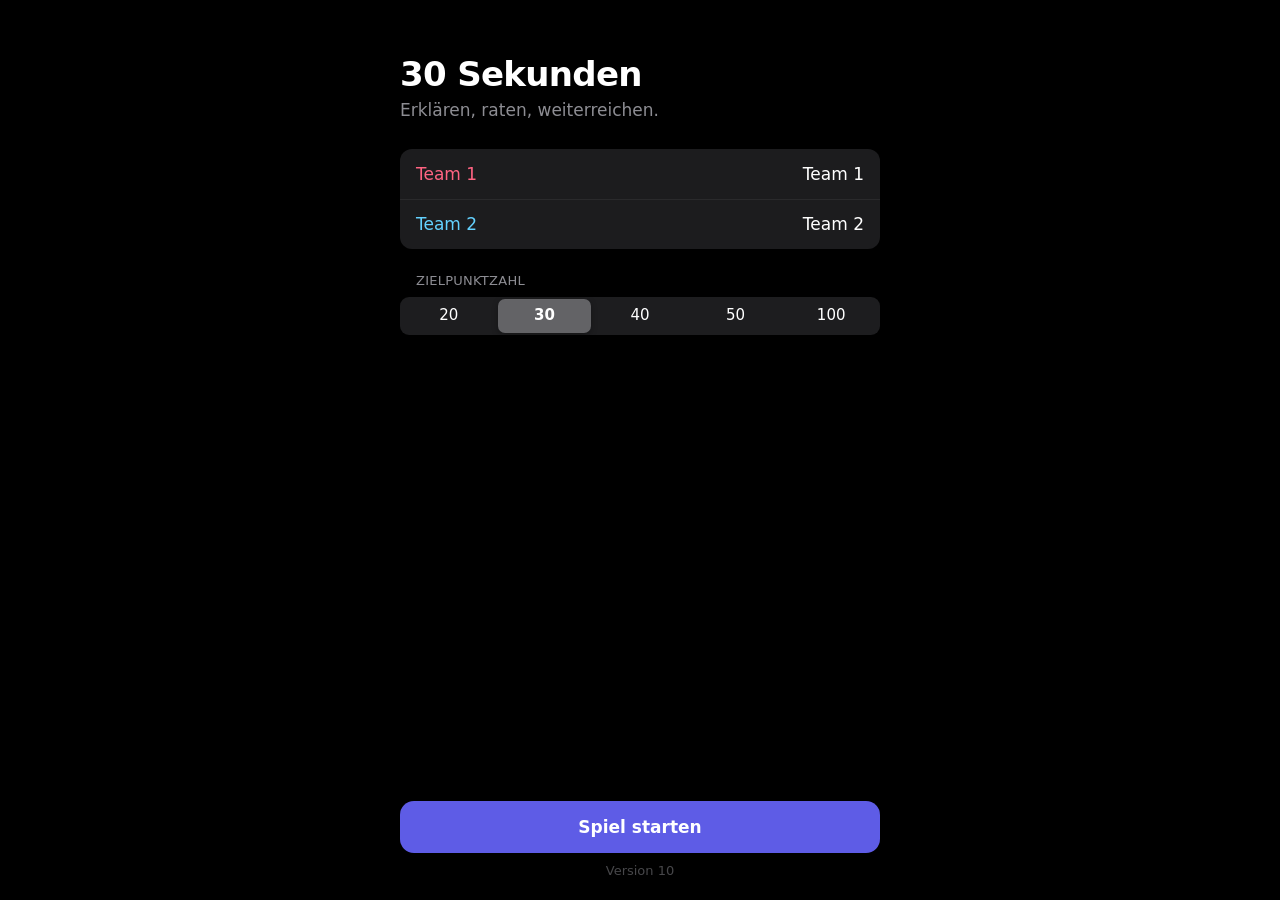
==== commit 366c493e: "Pausenknopf in der Runde mit Weg ins Hauptmenue Versionsnummer im Hauptmenue anzeigen.  Co-Authored-" ====
--- a/index.html
+++ b/index.html
@@ -12,13 +12,14 @@
   <meta name="format-detection" content="telephone=no">
   <link rel="icon" href="data:image/svg+xml,<svg xmlns='http://www.w3.org/2000/svg' viewBox='0 0 100 100'><rect width='100' height='100' rx='22' fill='%235e5ce6'/><text x='50' y='68' text-anchor='middle' font-family='system-ui,sans-serif' font-weight='700' font-size='50' fill='white'>30</text></svg>">
   <title>30 Sekunden</title>
-  <link rel="stylesheet" href="style.css">
+  <link rel="stylesheet" href="style.css?v=10">
 </head>
 <body>
   <!-- Der jeweilige Bildschirm wird von app.js hier hineingeschrieben -->
   <main id="app"></main>
   <!-- Begriffe-Log, liegt über dem Spiel -->
   <div id="log-overlay" hidden></div>
-  <script src="app.js"></script>
+  <!-- ?v=… bei jeder Veröffentlichung hochzählen: sonst zeigt das Handy noch die alte Fassung aus dem Zwischenspeicher -->
+  <script src="app.js?v=10"></script>
 </body>
 </html>
--- a/style.css
+++ b/style.css
@@ -110,6 +110,8 @@
   letter-spacing: -0.02em;
   line-height: 1.1;
   overflow-wrap: anywhere;
+  -webkit-hyphens: auto;
+  hyphens: auto; /* lange Wörter mit Trennstrich umbrechen */
 }
 h1 b {
   font-weight: inherit;
@@ -198,6 +200,13 @@
   margin-top: auto;
 }
 
+.version {
+  margin-top: -4px;
+  font-size: 13px;
+  text-align: center;
+  color: var(--tertiaer);
+}
+
 /* Gruppierte Liste: eine abgerundete Fläche, Zeilen durch feine Linien getrennt */
 .gruppe {
   background: var(--flaeche);
@@ -306,15 +315,40 @@
   animation: pulsieren 1.6s ease-in-out infinite;
 }
 
+/* Kurzer Spielstand: Name und Zahl je Team in dessen Farbe */
 .spielstand {
+  display: flex;
+  flex-wrap: wrap;
+  justify-content: center;
+  align-items: baseline;
+  gap: 0 8px;
   font-family: var(--zahlen);
   font-size: 22px;
   font-weight: 600;
-  color: var(--tertiaer);
   font-variant-numeric: tabular-nums;
 }
 .spielstand span {
   color: var(--akzent);
+}
+.spielstand small {
+  font-family: var(--schrift);
+  font-size: 15px;
+  font-weight: 500;
+}
+.spielstand i {
+  font-style: normal;
+  color: var(--tertiaer);
+}
+/* "Stechrunde" als eigene Zeile darüber */
+.spielstand em {
+  flex-basis: 100%;
+  font-family: var(--schrift);
+  font-size: 13px;
+  font-style: normal;
+  font-weight: 400;
+  text-transform: uppercase;
+  letter-spacing: 0.02em;
+  color: var(--sekundaer);
 }
 
 .countdown .zahl {
@@ -436,6 +470,58 @@
 .uhr-zeile strong.knapp {
   color: var(--warn);
   animation: pochen 0.5s ease-in-out infinite alternate;
+}
+
+/* Pausenknopf in der Kopfzeile: rund, grau, groß genug für den Finger.
+   Er liegt über den Tipp-Hälften und fängt seine Berührung selbst ab. */
+.pausenknopf {
+  align-self: center;
+  pointer-events: auto;
+  width: 44px;
+  height: 44px;
+  padding: 0;
+  display: grid;
+  place-items: center;
+  color: var(--text);
+  background: var(--fuellung);
+  border: 0;
+  border-radius: 50%;
+  cursor: pointer;
+}
+.pausenknopf svg {
+  width: 24px;
+  height: 24px;
+}
+.pausenknopf:active {
+  opacity: 0.6;
+}
+
+/* Pausenfeld: deckt die ganze Runde ab, auch die Karte */
+.pause {
+  position: absolute;
+  inset: 0;
+  z-index: 5;
+  pointer-events: auto;
+  display: flex;
+  flex-direction: column;
+  align-items: center;
+  justify-content: center;
+  gap: 8px;
+  padding: 24px;
+  background: var(--grund);
+}
+.pause b {
+  font-size: 34px;
+  font-weight: 700;
+  letter-spacing: -0.02em;
+}
+.pause small {
+  margin-bottom: 20px;
+  font-size: 15px;
+  color: var(--sekundaer);
+}
+.pause .knopf.gross {
+  max-width: 340px;
 }
 
 /* Die Karte: eine gruppierte Liste mit drei Zeilen */
@@ -460,6 +546,8 @@
   line-height: 1.15;
   border-bottom: 0.5px solid var(--trenner);
   overflow-wrap: anywhere;
+  -webkit-hyphens: auto;
+  hyphens: auto; /* lange Wörter mit Trennstrich umbrechen */
 }
 .karte li:last-child {
   border-bottom: 0;
@@ -482,7 +570,8 @@
   color: var(--akzent);
   transform-origin: 50% 10%;
 }
-.rundenende .glocke {
+/* läutet nur direkt nach der Runde, nicht bei jedem Neuzeichnen */
+.rundenende.neu .glocke {
   animation: laeuten 1.4s ease-out;
 }
 
@@ -493,6 +582,15 @@
   flex-direction: column;
   align-items: center;
   gap: 6px;
+}
+
+/* Der Spruch zur Runde */
+.kommentar {
+  max-width: 30ch;
+  margin-bottom: 4px;
+  font-size: 17px;
+  font-weight: 500;
+  text-wrap: balance;
 }
 
 /* Gewertete Karten als gruppierte Liste: je Zeile eine Karte */
@@ -527,6 +625,8 @@
   border-radius: 9px;
   padding: 6px 4px;
   overflow-wrap: anywhere;
+  -webkit-hyphens: auto;
+  hyphens: auto; /* lange Wörter mit Trennstrich umbrechen */
   cursor: pointer;
   transition:
     background-color 0.15s,
@@ -536,6 +636,28 @@
   background: var(--akzent);
   color: #000;
   font-weight: 600;
+}
+
+/* Streichen am Zeilenende: schmal und zurückhaltend */
+.wahl button.streichen {
+  flex: 0 0 40px;
+  font-size: 17px;
+  color: var(--sekundaer);
+}
+.wahl li.gestrichen button:not(.streichen) {
+  color: var(--tertiaer);
+  text-decoration: line-through;
+  cursor: default;
+}
+.wahl li.gestrichen .streichen {
+  color: var(--indigo-hell);
+}
+.fussnote {
+  align-self: flex-start;
+  padding: 0 16px;
+  font-size: 13px;
+  text-align: left;
+  color: var(--sekundaer);
 }
 
 /* Mit Kartenliste rückt der Kopf zusammen, damit die Liste Platz hat */
@@ -623,6 +745,8 @@
 .stand-zeile span {
   min-width: 0;
   overflow-wrap: anywhere;
+  -webkit-hyphens: auto;
+  hyphens: auto; /* lange Wörter mit Trennstrich umbrechen */
 }
 .stand-zeile b {
   font-family: var(--zahlen);
